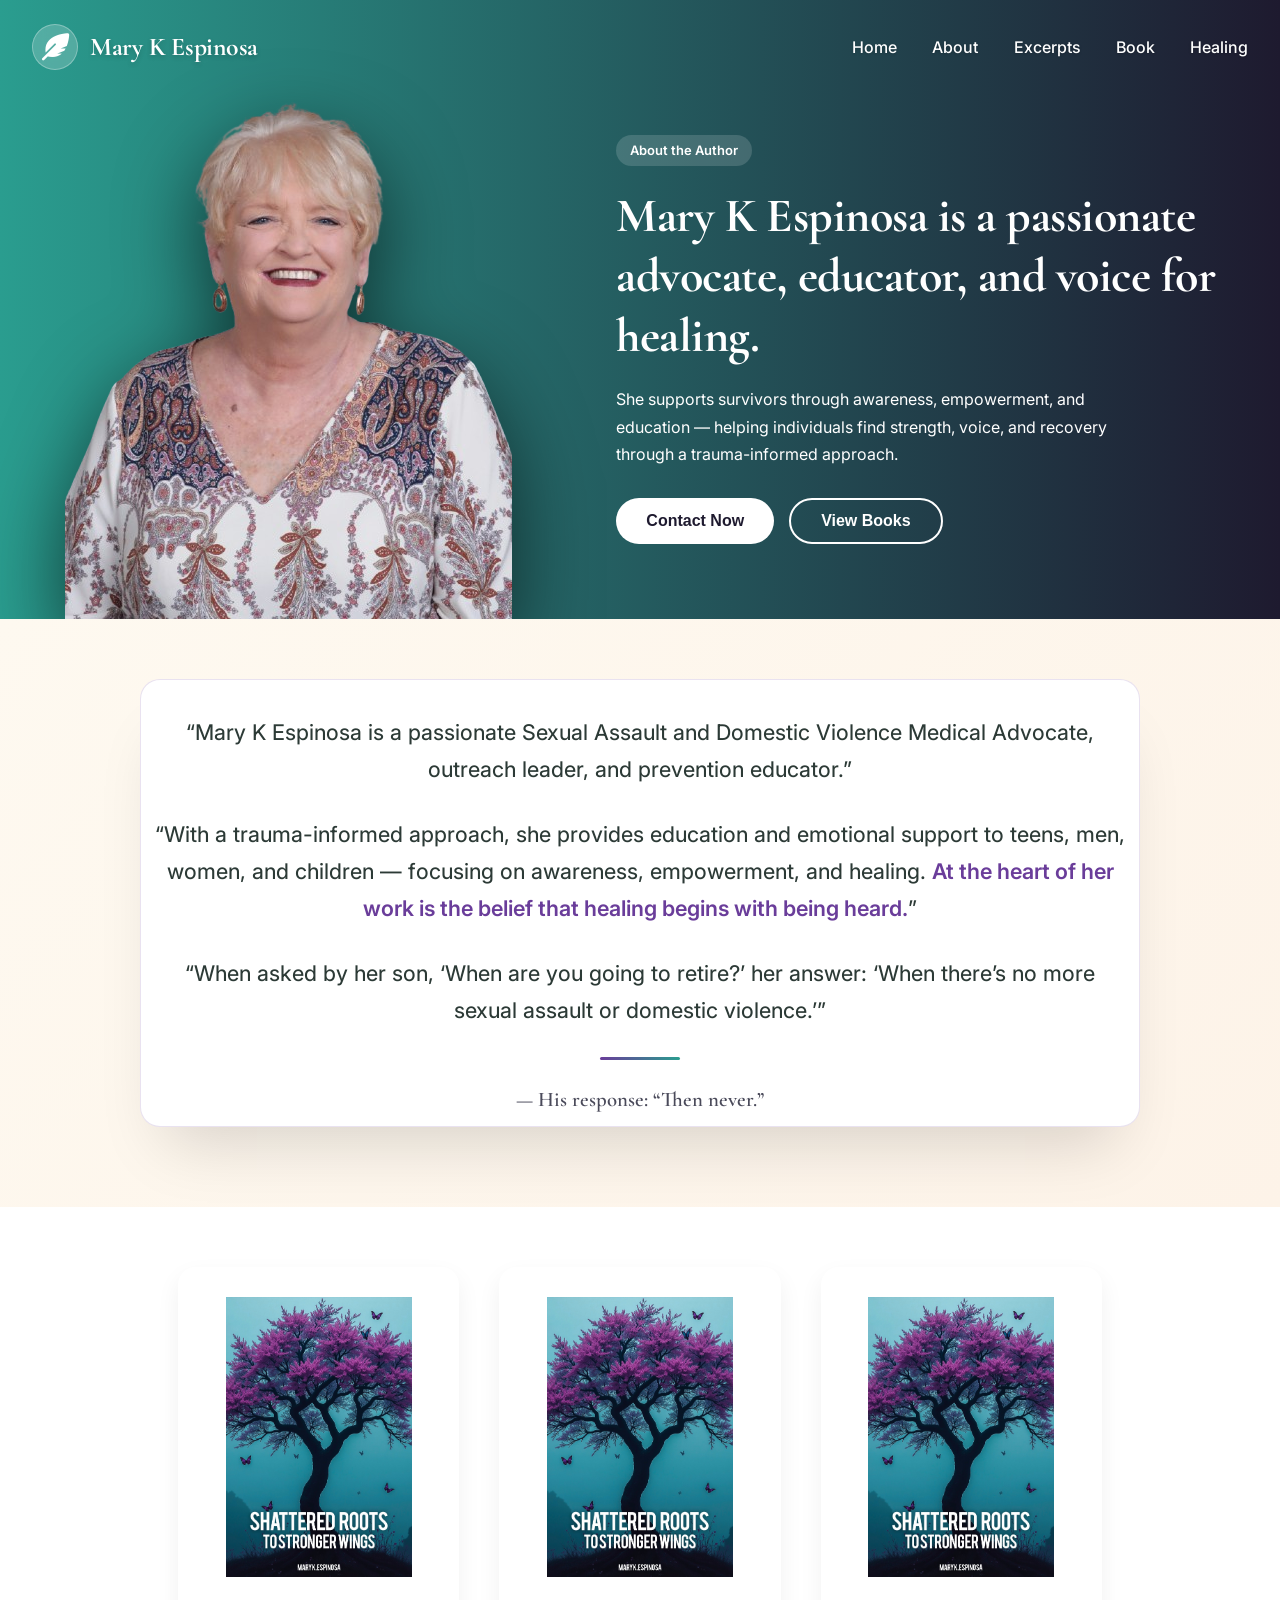
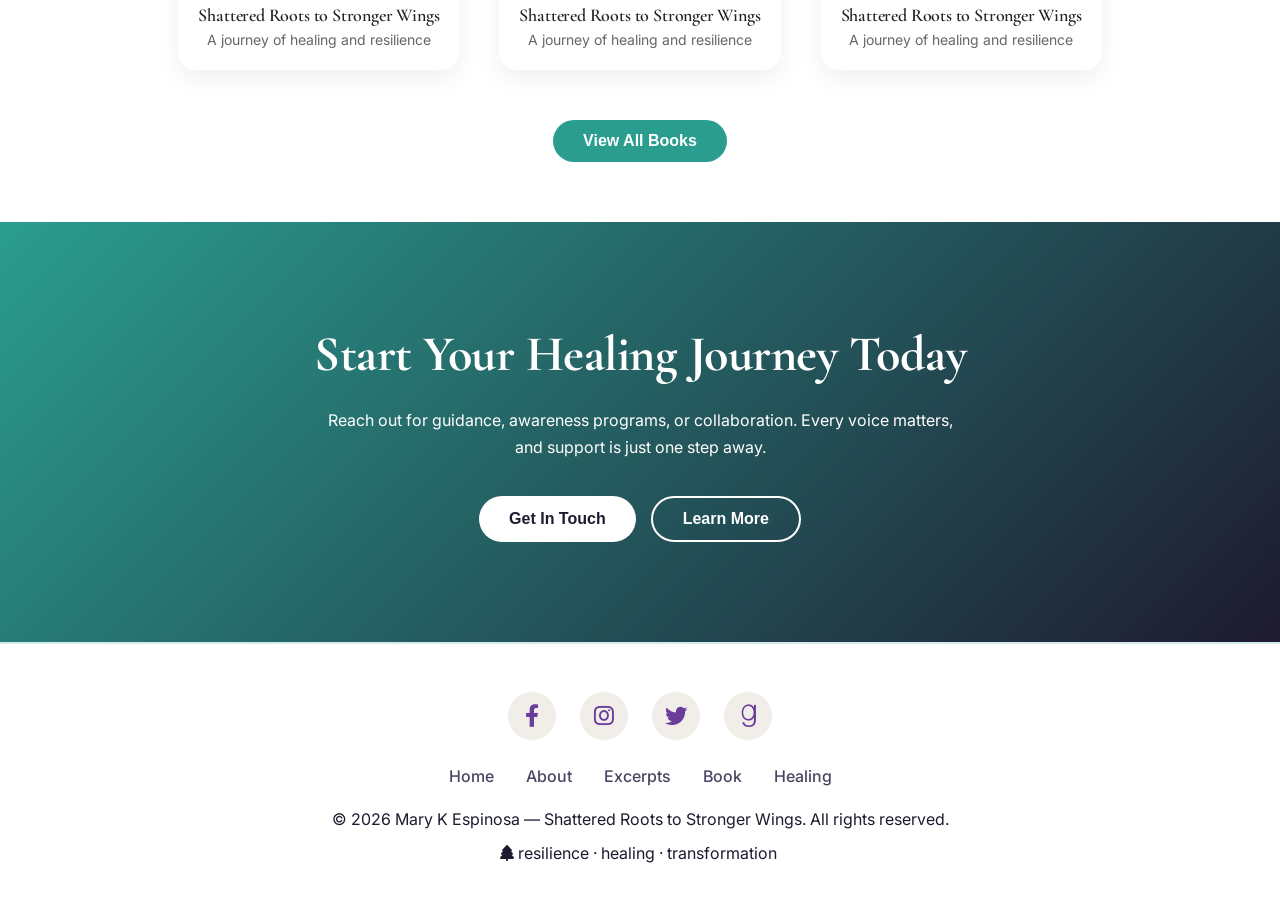
==== about.html @ f7a00c9a "Add files via upload" ====
<!DOCTYPE html>
<html lang="en">
<head>
    <meta charset="UTF-8">
    <meta name="viewport" content="width=device-width, initial-scale=1.0">
    <title>About Us</title>
     <!-- Font Awesome 6 (ensure it loads) -->
  <link rel="stylesheet" href="https://cdnjs.cloudflare.com/ajax/libs/font-awesome/6.0.0-beta3/css/all.min.css">
  <!-- Google Fonts -->
  <link href="https://fonts.googleapis.com/css2?family=Inter:opsz,wght@14..32,300;400;500;600;700&family=Cormorant+Garamond:ital,wght@0,400;0,500;0,600;0,700;1,500;1,600&display=swap" rel="stylesheet">
  
    <link rel="stylesheet" href="style.css">
</head>
<body>

    <nav class="navbar">
  <div class="nav-container">
    <div class="logo"><div class="logo-icon"><i class="fas fa-feather-alt"></i></div><span class="logo-text">Mary K Espinosa</span></div>
    <div class="hamburger" id="hamburger"><i class="fas fa-bars"></i></div>
    <ul class="nav-menu">
      <li><a href="#home" class="nav-link">Home</a></li><li><a href="#about" class="nav-link">About</a></li>
      <li><a href="#chapter-tree" class="nav-link">Excerpts</a></li><li><a href="#book" class="nav-link">Book</a></li>
      <li><a href="#healing" class="nav-link">Healing</a></li>
    </ul>
  </div>
</nav>

<div class="overlay-blur" id="overlayBlur"></div>
<div class="side-menu" id="sideMenu">
  <div class="close-menu" id="closeMenu"><i class="fas fa-times"></i></div>
  <ul class="side-nav-links">
    <li><a href="#home">Home</a></li><li><a href="#about">About</a></li>
    <li><a href="#chapter-tree">Excerpts</a></li><li><a href="#book">Book</a></li>
    <li><a href="#healing">Healing</a></li>
  </ul>
</div>


<section class="about-page-hero-section">
  <div class="about-page-hero-container">

    <!-- LEFT IMAGE -->
    <div class="about-page-hero-left">
      <img src="images/author-no-bg.png" alt="Author">
    </div>

    <!-- RIGHT CONTENT -->
    <div class="about-page-hero-right">
      <span class="about-page-hero-tag">About the Author</span>

      <h1 class="about-page-hero-heading">
        Mary K Espinosa is a passionate advocate, educator, and voice for healing.
      </h1>

      <p class="about-page-hero-text">
        She supports survivors through awareness, empowerment, and education —
        helping individuals find strength, voice, and recovery through a
        trauma-informed approach.
      </p>

      <div class="about-page-hero-actions">
        <button class="about-page-hero-btn">Contact Now</button>
        <button class="about-page-hero-btn-outline">View Books</button>
      </div>
    </div>

  </div>
</section>

<section id="healing" class="butterfly-quote-premium" style="padding-top: 60px;">

  <div class="floating-butterflies">
    <div class="fly"><img src="https://img.icons8.com/?size=100&id=awWpFSK2hRXy&format=png&color=000000" alt=""></div>
    <div class="fly"><img src="https://img.icons8.com/?size=100&id=awWpFSK2hRXy&format=png&color=000000" alt=""></div>
    <div class="fly"><img src="https://img.icons8.com/?size=100&id=awWpFSK2hRXy&format=png&color=000000" alt=""></div>
    <div class="fly"><img src="https://img.icons8.com/?size=100&id=awWpFSK2hRXy&format=png&color=000000" alt=""></div>
    <div class="fly"><img src="https://img.icons8.com/?size=100&id=awWpFSK2hRXy&format=png&color=000000" alt=""></div>
    <div class="fly"><img src="https://img.icons8.com/?size=100&id=awWpFSK2hRXy&format=png&color=000000" alt=""></div>
    <div class="fly"><img src="https://img.icons8.com/?size=100&id=awWpFSK2hRXy&format=png&color=000000" alt=""></div>
  </div>

  <div class="container">
    <div class="quote-master-card">

      <div class="butterfly-decoration">
        <i class="fas fa-butterfly"></i>
        <i class="fas fa-butterfly"></i>
        <i class="fas fa-butterfly"></i>
      </div>

      <!-- TEXT BLOCK 1 -->
      <div class="quote-text-large">
        “Mary K Espinosa is a passionate Sexual Assault and Domestic Violence Medical Advocate, outreach leader, and prevention educator.”
      </div>

      <!-- TEXT BLOCK 2 -->
      <div class="quote-text-large" style="margin-top: 1rem;">
        “With a trauma-informed approach, she provides education and emotional support to teens, men, women, and children — focusing on awareness, empowerment, and healing. <strong>At the heart of her work is the belief that healing begins with being heard.</strong>”
      </div>

      <!-- TEXT BLOCK 3 (Highlight Story) -->
      <div class="quote-text-large" style="margin-top: 1rem;">
        “When asked by her son, ‘When are you going to retire?’ her answer: ‘When there’s no more sexual assault or domestic violence.’”
      </div>

      <div class="quote-divider"></div>

      <!-- FINAL LINE -->
      <div class="quote-author">
        <i class="fas fa-butterfly"></i>
        <span>— His response: “Then never.”</span>
        <i class="fas fa-butterfly"></i>
      </div>

    </div>
  </div>

</section>

<section class="about-page-hero-books-section">
  <div class="about-page-hero-books-container">

    <div class="about-page-hero-books-grid">

      <!-- BOOK 1 -->
      <div class="about-page-hero-book-card">
        <div class="about-page-hero-book-image">
          <img src="images/book.jpeg" alt="Book Cover">
        </div>
        <h3 class="about-page-hero-book-title">Shattered Roots to Stronger Wings</h3>
        <p class="about-page-hero-book-sub">A journey of healing and resilience</p>
      </div>

      <!-- BOOK 2 -->
      <div class="about-page-hero-book-card">
        <div class="about-page-hero-book-image">
          <img src="images/book.jpeg" alt="Book Cover">
        </div>
        <h3 class="about-page-hero-book-title">Shattered Roots to Stronger Wings</h3>
        <p class="about-page-hero-book-sub">A journey of healing and resilience</p>
      </div>

      <!-- BOOK 3 -->
      <div class="about-page-hero-book-card">
        <div class="about-page-hero-book-image">
          <img src="images/book.jpeg" alt="Book Cover">
        </div>
        <h3 class="about-page-hero-book-title">Shattered Roots to Stronger Wings</h3>
        <p class="about-page-hero-book-sub">A journey of healing and resilience</p>
      </div>

    </div>

    <!-- BUTTON -->
    <div class="about-page-hero-books-btn-wrap">
      <button class="about-page-hero-books-btn">View All Books</button>
    </div>

  </div>
</section>


<section class="about-page-hero-cta-section">
  <div class="about-page-hero-cta-container">

    <h2 class="about-page-hero-cta-heading">
      Start Your Healing Journey Today
    </h2>

    <p class="about-page-hero-cta-text">
      Reach out for guidance, awareness programs, or collaboration.
      Every voice matters, and support is just one step away.
    </p>

    <div class="about-page-hero-cta-buttons">
      <button class="about-page-hero-cta-btn-primary">Get In Touch</button>
      <button class="about-page-hero-cta-btn-outline">Learn More</button>
    </div>

  </div>
</section>


<footer>
  <div class="container">
    <div class="social-links"><a href="#" class="social-icon"><i class="fab fa-facebook-f"></i></a><a href="#" class="social-icon"><i class="fab fa-instagram"></i></a><a href="#" class="social-icon"><i class="fab fa-twitter"></i></a><a href="#" class="social-icon"><i class="fab fa-goodreads-g"></i></a></div>
    <div class="footer-links"><a href="#home">Home</a><a href="#about">About</a><a href="#chapter-tree">Excerpts</a><a href="#book">Book</a><a href="#healing">Healing</a></div>
    <p>&copy; 2026 Mary K Espinosa — Shattered Roots to Stronger Wings. All rights reserved.</p>
    <p style="margin-top: 0.6rem;"><i class="fas fa-tree"></i> resilience · healing · transformation <i class="fas fa-butterfly"></i></p>
  </div>
</footer>






<script>
  const hamburger = document.getElementById('hamburger'), sideMenu = document.getElementById('sideMenu'), overlayBlur = document.getElementById('overlayBlur'), closeMenu = document.getElementById('closeMenu');
  function openSideMenu() { sideMenu.classList.add('active'); overlayBlur.classList.add('active'); }
  function closeSideMenu() { sideMenu.classList.remove('active'); overlayBlur.classList.remove('active'); }
  if (hamburger) hamburger.addEventListener('click', openSideMenu);
  if (closeMenu) closeMenu.addEventListener('click', closeSideMenu);
  overlayBlur.addEventListener('click', closeSideMenu);
  document.querySelectorAll('.side-nav-links a').forEach(link => link.addEventListener('click', closeSideMenu));
  
  document.querySelectorAll('a[href^="#"]').forEach(anchor => {
    anchor.addEventListener('click', function(e) {
      const targetId = this.getAttribute('href');
      if (targetId === "#" || targetId === "") return;
      const target = document.querySelector(targetId);
      if (target) {
        e.preventDefault();
        window.scrollTo({ top: target.offsetTop - 30, behavior: "smooth" });
        history.pushState(null, null, targetId);
      }
    });
  });

  const fadeEls = document.querySelectorAll('.about-grid, .memoir-luxury-card, .chapter-grid, .quote-master-card');
  const observer = new IntersectionObserver((entries) => { entries.forEach(entry => { if (entry.isIntersecting) { entry.target.classList.add('appear'); observer.unobserve(entry.target); } }); }, { threshold: 0.1 });
  fadeEls.forEach(el => { el.classList.add('fade-up'); observer.observe(el); });
</script>
    
</body>
</html>
---- style.css ----
* {
      margin: 0;
      padding: 0;
      box-sizing: border-box;
    }

    body {
      font-family: 'Inter', sans-serif;
      background: #FFFFFF;
      color: #1E1A2F;
      line-height: 1.5;
      scroll-behavior: smooth;
      overflow-x: hidden;
    }

    h1, h2, h3, .logo-text, .hero-title, .section-title {
      font-family: 'Cormorant Garamond', serif;
      font-weight: 700;
      letter-spacing: -0.01em;
    }

    .container {
      max-width: 1280px;
      margin: 0 auto;
      padding: 0 2rem;
    }

    ::-webkit-scrollbar { width: 8px; }
    ::-webkit-scrollbar-track { background: #F0EBE4; }
    ::-webkit-scrollbar-thumb { background: linear-gradient(135deg, #6A3D9A, #2A9D8F); border-radius: 10px; }

    /* Navbar Transparent */
    .navbar {
      background: transparent;
      padding: 1.5rem 2rem;
      position: absolute;
      top: 0;
      left: 0;
      width: 100%;
      z-index: 1000;
    }
    .nav-container {
      max-width: 1400px;
      margin: 0 auto;
      display: flex;
      justify-content: space-between;
      align-items: center;
    }
    .logo { display: flex; align-items: center; gap: 12px; cursor: pointer; }
    .logo-icon {
      background: rgba(255,255,255,0.2);
      backdrop-filter: blur(8px);
      width: 46px; height: 46px; border-radius: 30px;
      display: flex; align-items: center; justify-content: center;
      border: 1px solid rgba(255,255,255,0.3);
    }
    .logo-icon i { font-size: 1.7rem; color: white; }
    .logo-text { font-size: 1.6rem; font-weight: 700; color: white; text-shadow: 0 2px 5px rgba(0,0,0,0.2); }
    .nav-menu { display: flex; gap: 2.2rem; list-style: none; }
    .nav-link { text-decoration: none; font-weight: 500; color: white; font-size: 1rem; position: relative; padding-bottom: 6px; text-shadow: 0 1px 3px rgba(0,0,0,0.2); }
    .nav-link:after { content: ''; position: absolute; width: 0; height: 2.5px; bottom: 0; left: 0; background: white; transition: width 0.3s ease; border-radius: 2px; }
    .nav-link:hover:after { width: 100%; }
    .hamburger { display: none; font-size: 1.8rem; cursor: pointer; color: white; z-index: 1001; }
    .side-menu {
      position: fixed; top: 0; right: -100%; width: 280px; height: 100vh; background: #FFFFFF;
      box-shadow: -5px 0 30px rgba(0,0,0,0.15); z-index: 2000; transition: right 0.35s;
      padding: 2rem 1.5rem; display: flex; flex-direction: column; gap: 2rem;
    }
    .side-menu.active { right: 0; }
    .close-menu { font-size: 1.8rem; cursor: pointer; color: #6A3D9A; text-align: right; }
    .side-nav-links { display: flex; flex-direction: column; gap: 1.8rem; list-style: none; }
    .side-nav-links a { text-decoration: none; font-size: 1.3rem; font-weight: 500; color: #1E1A2F; }
    .side-nav-links a:hover { color: #6A3D9A; }
    .overlay-blur {
      position: fixed; top: 0; left: 0; width: 100%; height: 100%;
      background: rgba(0,0,0,0.4); backdrop-filter: blur(3px); z-index: 1999;
      opacity: 0; visibility: hidden; transition: all 0.3s;
    }
    .overlay-blur.active { opacity: 1; visibility: visible; }
    .btn {
      display: inline-flex; align-items: center; gap: 0.6rem; padding: 0.85rem 2.2rem;
      border-radius: 40px; font-weight: 600; text-decoration: none; transition: all 0.3s;
      font-size: 1rem;
    }
    .btn-primary {
      background: linear-gradient(135deg, #6A3D9A, #2A9D8F);
      color: white; box-shadow: 0 12px 24px rgba(106,61,154,0.3);
    }
    /* .btn-primary:hover { transform: translateY(-4px); box-shadow: 0 20px 30px rgba(42,157,143,0.35); } */
    .btn-outline {
      background: rgba(255,255,255,0.2); backdrop-filter: blur(6px);
      border: 1.5px solid white; color: white;
    }
    .btn-outline:hover { background: white; color: #6A3D9A; transform: translateY(-3px); }
    .section-title {
      font-size: 3rem; margin-bottom: 2rem; position: relative; display: inline-block;
    }
    .section-title:after {
      content: ''; position: absolute; bottom: -12px; left: 0;
      width: 90px; height: 4px; background: linear-gradient(90deg, #6A3D9A, #2A9D8F); border-radius: 4px;
    }
    section { padding: 5.5rem 0; }

    /* Hero */
    .hero {
      min-height: 100vh;
      background: linear-gradient(0deg, rgba(0,0,0,0.65), rgba(0,0,0,0.6)), 
      url('images/hero-bg.jpg');
      background-size: cover; background-position: center;
      display: flex; align-items: center; text-align: center; color: white;
    }
    .hero-content { max-width: 950px; margin: 0 auto; animation: fadeInUp 1s ease forwards; }
    .hero-title { font-size: 5.2rem; margin-bottom: 1rem; text-shadow: 0 10px 30px rgba(0,0,0,0.5); }
    .hero-sub { font-size: 1.6rem; margin-bottom: 1rem; }
    .hero-author { font-size: 1.4rem; margin-bottom: 2.2rem; letter-spacing: 2px; }
    @keyframes fadeInUp { from { opacity: 0; transform: translateY(40px); } to { opacity: 1; transform: translateY(0); } }

    /* About */
    .about-grid { display: flex; align-items: center; gap: 4rem; flex-wrap: wrap; }
    .about-img { flex: 1; border-radius: 32px; overflow: hidden; box-shadow: 0 30px 45px -15px rgba(0,0,0,0.2); }
    .about-img img { width: 100%; height: auto; }
    .about-text { flex: 1.2; }
    .about-badge { display: flex; gap: 14px; flex-wrap: wrap; margin-top: 2rem; }
    .badge { background: #F0EBE4; padding: 0.6rem 1.4rem; border-radius: 60px; font-size: 0.85rem; font-weight: 600; color: #4A2E6B; }
    .badge i { margin-right: 8px; color: #2A9D8F; }

    /* Marquee */
    .marquee-section {
      /* background: linear-gradient(90deg, #2A3A2F, #3D5A4A, #2A9D8F, #3D5A4A, #2A3A2F); */
      background: linear-gradient(90deg, #2A9D8F,#1E1A2F);
      padding: 10px 0; overflow: hidden; white-space: nowrap;
    }
    .marquee-track {
      display: inline-flex; align-items: center; gap: 3.5rem;
      animation: marqueeScroll 22s linear infinite;
    }
    .marquee-track img { height: 100%; width: auto; max-width: 130px; filter: brightness(0) invert(1); opacity: 0.9; transition: all 0.3s; }
    .marquee-track img:hover { opacity: 1; transform: scale(1.05); }
    @keyframes marqueeScroll { 0% { transform: translateX(0); } 100% { transform: translateX(-50%); } }
    .marquee-container { max-width: 100%; overflow-x: hidden; }
    @media (max-width: 768px) { .marquee-track img { height: 35px; max-width: 100px; } .marquee-track { gap: 2rem; } }

    /* Chapter excerpt */
    .chapter-enhanced { background: linear-gradient(120deg, #FFFBF5 0%, #FEF7EE 100%); }
    .chapter-grid { display: flex; align-items: center; gap: 4rem; flex-wrap: wrap; }
    .chapter-left {
      flex: 1.2; background: rgba(255,248,240,0.95); border-radius: 20px;
      padding: 20px; box-shadow: 0 25px 38px -18px rgba(0,0,0,0.1);
      border: 1px solid rgba(165,105,189,0.2);
    }
    .chapter-tag { font-family: 'Cormorant Garamond', serif; font-weight: 600; font-size: 1.2rem; color: #8B5FBF; border-left: 4px solid #A569BD; padding-left: 14px; margin-bottom: 1.2rem; display: inline-block; }
    .excerpt-paragraph { font-size: 1.07rem; line-height: 1.7; margin-bottom: 1.4rem; color: #2D283E; }
    .chapter-right { flex: 0.8; display: flex; justify-content: center; }
    .book-image-frame {
      background: linear-gradient(145deg, #FFFFFF, #F4EFE9); border-radius: 40px;
      padding: 1.5rem; box-shadow: 0 30px 45px -18px rgba(106,61,154,0.3);
      border: 1px solid rgba(42,157,143,0.3);
    }
    .book-image-frame img { max-width: 280px; width: 100%; border-radius: 24px; }

    /* ========== BEST QUOTE SECTION WITH BUTTERFLIES ========== */
    .butterfly-quote-premium {
      background: linear-gradient(135deg, #FEF9F0 0%, #FDF3E8 100%);
      padding: 5rem 0;
      padding-top: 0 ;
      position: relative;
      overflow: hidden;
    }
    .quote-master-card {
      padding: 10px !important;
      border-radius: 20px !important;
      margin: 0 !important;
    }
    .floating-butterflies {
      position: absolute;
      width: 100%;
      height: 100%;
      top: 0;
      left: 0;
      pointer-events: none;
      z-index: 1;
    }
    .fly {
      position: absolute;
      font-size: 2rem;
      color: rgba(106, 61, 154, 0.25);
      animation: floatAround 20s infinite ease-in-out;
    }
    .fly img {
  width: 50px;
  opacity: 0.6;
  filter: hue-rotate(260deg) saturate(0.8);
  transition: transform 0.4s ease;
}

/* optional premium hover */
.fly img:hover {
  transform: scale(1.2) rotate(10deg);
}
    @keyframes floatAround {
      0% { transform: translate(0,0) rotate(0deg); opacity: 0.3; }
      33% { transform: translate(35px,-25px) rotate(12deg); opacity: 0.7; }
      66% { transform: translate(-20px,-40px) rotate(-8deg); opacity: 0.5; }
      100% { transform: translate(0,0) rotate(0deg); opacity: 0.3; }
    }
    .fly:nth-child(1) { top: 10%; left: 5%; animation-duration: 22s; }
    .fly:nth-child(2) { top: 15%; left: 88%; animation-duration: 26s; animation-delay: -3s; }
    .fly:nth-child(3) { top: 45%; left: 93%; animation-duration: 24s; }
    .fly:nth-child(4) { top: 75%; left: 6%; animation-duration: 28s; }
    .fly:nth-child(5) { top: 60%; left: 80%; animation-duration: 19s; }
    .fly:nth-child(6) { top: 85%; left: 40%; animation-duration: 30s; }
    .fly:nth-child(7) { top: 25%; left: 35%; animation-duration: 21s; }
    .fly:nth-child(2) img { width: 28px; }
.fly:nth-child(4) img { width: 40px; }
.fly:nth-child(6) img { width: 32px; }
    
    .quote-master-card {
      position: relative;
      z-index: 10;
      max-width: 1000px;
      margin: 0 auto !important;
      background: #FFFFFF;
      border-radius: 64px;
      padding: 3rem;
      box-shadow: 0 40px 60px -25px rgba(0, 0, 0, 0.15);
      transition: all 0.4s ease;
      border: 1px solid rgba(106, 61, 154, 0.15);
    }
    .quote-master-card:hover {
      transform: translateY(-8px);
      box-shadow: 0 55px 70px -30px rgba(106, 61, 154, 0.25);
      border-color: rgba(42, 157, 143, 0.3);
    }
    .butterfly-decoration {
      display: flex;
      justify-content: center;
      gap: 20px;
      margin-bottom: 1.5rem;
      font-size: 2.2rem;
      color: #2A9D8F;
      opacity: 0.7;
    }
    .quote-text-large {
      font-size: 1.35rem;
      line-height: 1.7;
      color: #2C3A36;
      text-align: center;
      margin-bottom: 1.8rem;
      font-weight: 450;
    }
    .quote-text-large strong {
      color: #6A3D9A;
      font-weight: 600;
    }
    .quote-divider {
      width: 80px;
      height: 3px;
      background: linear-gradient(90deg, #6A3D9A, #2A9D8F);
      margin: 1.5rem auto;
      border-radius: 3px;
    }
    .quote-author {
      display: flex;
      align-items: center;
      justify-content: center;
      gap: 12px;
      font-family: 'Cormorant Garamond', serif;
      font-size: 1.3rem;
      font-weight: 600;
      color: #4A4A5A;
    }
    .quote-author i {
      font-size: 1.5rem;
      color: #6A3D9A;
    }
    @media (max-width: 768px) {
      .quote-master-card { padding: 1.8rem; margin: 0 1rem; }
      .quote-text-large { font-size: 1.1rem; }
      .butterfly-decoration { font-size: 1.5rem; gap: 12px; }
    }

    /* ========== NEW WOW MEMOIR SECTION - ELEGANT WHITE ========== */
    .memoir-premium {
      background: #FFFFFF;
      padding: 5rem 0;
    }
    .memoir-premium-container {
      max-width: 1100px;
      margin: 0 auto;
      padding: 0 2rem;
      text-align: center;
    }
    .memoir-luxury-card {
      border-radius: 20px !important;
      padding: 20px 10px !important;
    }
    .memoir-luxury-card {
      background: #FEFCF8;
      border-radius: 70px;
      padding: 3rem 2.5rem;
      border: 1px solid #EDE3D6;
      box-shadow: 0 25px 50px -12px rgba(0, 0, 0, 0.08);
      transition: all 0.4s;
      position: relative;
      overflow: hidden;
    }
    .memoir-luxury-card:hover {
      transform: translateY(-10px);
      box-shadow: 0 40px 60px -20px rgba(106, 61, 154, 0.2);
      border-color: #D4C5B4;
    }
    .butterfly-icon-row {
      display: flex;
      justify-content: center;
      gap: 18px;
      font-size: 2rem;
      color: #C8B3E0;
      margin-bottom: 1.5rem;
    }
    .memoir-luxury-card h3 {
      font-size: 2.6rem;
      margin-bottom: 1rem;
      color: #1E1A2F;
      font-family: 'Cormorant Garamond', serif;
    }
    .memoir-luxury-card p {
      font-size: 1.08rem;
      color: #3D3A4F;
      max-width: 700px;
      margin: 0 auto 2rem auto;
      line-height: 1.65;
    }
    .btn-luxury {
      background: linear-gradient(135deg, #6A3D9A, #2A9D8F);
      color: white;
      padding: 0.9rem 2.5rem;
      border-radius: 60px;
      text-decoration: none;
      font-weight: 600;
      display: inline-flex;
      align-items: center;
      gap: 10px;
      transition: 0.3s;
      box-shadow: 0 8px 20px rgba(106, 61, 154, 0.25);
      border: none;
    }
    .btn-luxury:hover { transform: scale(1.02); box-shadow: 0 15px 30px rgba(42, 157, 143, 0.35); }
    .store-badge-luxury {
      display: flex;
      flex-wrap: wrap;
      justify-content: center;
      gap: 0.8rem;
      margin-top: 2rem;
    }
    .store-badge-luxury a {
      background: #FFFFFF;
      border: 1px solid #E2D6C8;
      padding: 0.6rem 1.3rem;
      border-radius: 40px;
      font-size: 0.85rem;
      font-weight: 500;
      color: #4A2E6B;
      text-decoration: none;
      transition: 0.25s;
      display: inline-flex;
      align-items: center;
      gap: 8px;
    }
    .store-badge-luxury a i { color: #6A3D9A; }
    .store-badge-luxury a:hover {
      background: #6A3D9A;
      border-color: #6A3D9A;
      color: white;
      transform: translateY(-3px);
    }
    .store-badge-luxury a:hover i { color: white; }
    @media (max-width: 768px) {
      .memoir-luxury-card h3 { font-size: 1.9rem; }
      .memoir-luxury-card { padding: 1.8rem; }
    }

    /* Footer */
    footer {
      background: #FFFFFF;
      border-top: 2px solid rgba(42, 157, 143, 0.2);
      padding: 3rem 0 2rem;
      text-align: center;
    }
    .social-links { display: flex; justify-content: center; gap: 1.5rem; margin-bottom: 1.5rem; }
    .social-icon {
      background: #F1EEEA; width: 48px; height: 48px; border-radius: 50%;
      display: inline-flex; align-items: center; justify-content: center;
      color: #6A3D9A; font-size: 1.4rem; transition: 0.25s;
      text-decoration: none;
    }
    .social-icon:hover { background: #6A3D9A; color: white; transform: translateY(-5px); }
    .footer-links { display: flex; justify-content: center; gap: 2rem; flex-wrap: wrap; margin-bottom: 1.2rem; }
    .footer-links a { color: #4A4563; text-decoration: none; font-weight: 500; }
    .footer-links a:hover { color: #2A9D8F; }

    @media (max-width: 850px) {
      .nav-menu { display: none; }
      .hamburger { display: block; }
      .hero-title { font-size: 3rem; }
      .section-title { font-size: 2.4rem; }
      .about-grid, .chapter-grid { flex-direction: column; }
      .chapter-right { order: -1; }
    }

    .fade-up { opacity: 0; transform: translateY(30px); transition: opacity 0.8s, transform 0.8s; }
    .fade-up.appear { opacity: 1; transform: translateY(0); }



    .about-page-hero-section {
  /* min-height: 100vh; */
        background: linear-gradient(90deg, #2A9D8F,#1E1A2F);
  display: flex;
  align-items: center;
  padding: 60px 20px 0;
  position: relative;
  overflow: hidden;
}

/* CONTAINER */
.about-page-hero-container {
  max-width: 1250px;
  margin: auto;
  display: grid;
  grid-template-columns: 1fr 1.2fr;
  align-items: center;
  gap: 60px;
  margin: 0 auto;
  position: relative;
  z-index: 2;
}

/* LEFT IMAGE */
.about-page-hero-left {
  display: flex;
  align-items: flex-end;
  justify-content: center;
  height: auto;
}

.about-page-hero-left img {
  height: 100%;
  object-fit: contain;
  filter: drop-shadow(0 30px 40px rgba(0,0,0,0.6));
}

/* RIGHT CONTENT */
.about-page-hero-right {
  color: #fff;
}

/* TAG */
.about-page-hero-tag {
  display: inline-block;
  background: rgba(255, 255, 255, 0.15);
  color: #fff;
  font-size: 13px;
  padding: 6px 14px;
  border-radius: 20px;
  margin-bottom: 20px;
  font-weight: 600;
}

/* HEADING */
.about-page-hero-heading {
  font-size: 48px;
  line-height: 1.25;
  margin-bottom: 20px;
  font-weight: 700;
}

/* TEXT */
.about-page-hero-text {
  font-size: 16px;
  color: #fff;
  line-height: 1.7;
  margin-bottom: 30px;
  max-width: 520px;
}

/* BUTTONS */
.about-page-hero-actions {
  display: flex;
  gap: 15px;
}

.about-page-hero-btn {
  padding: 12px 30px;
  border-radius: 30px;
  border: none;
  background: #fff;
  color: #1E1A2F;
  font-weight: 700;
  cursor: pointer;
  font-size: medium;
}
.about-page-hero-btn-outline {
  padding: 12px 30px;
  border-radius: 30px;
  border: 2px solid #fff;
  background: transparent;
  color: #fff;
  font-size: medium;
  font-weight: 700;
  cursor: pointer;
}
@media (max-width: 992px) {
  .about-page-hero-container {
    grid-template-columns: 1fr;
    text-align: center;
    padding: 60px 0;
  }

  .about-page-hero-left {
    /* height: 60vh; */
    display: none;
  }

  .about-page-hero-heading {
    font-size: 36px;
  }

  .about-page-hero-actions {
    justify-content: center;
  }
}

@media (max-width: 576px) {
  .about-page-hero-heading {
    font-size: 35px;
  }

  .about-page-hero-text {
    font-size: 14px;
  }
}


.about-page-hero-books-section {
  padding: 60px 20px;
  background: #ffffff;
}

/* container */
.about-page-hero-books-container {
  max-width: 1200px;
  margin: auto;
}

/* GRID */
.about-page-hero-books-grid {
  display: flex;
  flex-wrap: wrap;
  justify-content: center;
  align-items: center;
  gap: 40px;
}

/* CARD */
.about-page-hero-book-card {
  border-radius: 18px;
  padding: 20px;
  text-align: center;
  box-shadow: 0 10px 25px rgba(0,0,0,0.06);
  transition: 0.3s;
}

/* IMAGE BOX (IMPORTANT FIX) */
.about-page-hero-book-image {
  width: 100%;
  height: 300px;
  border-radius: 12px;
  overflow: hidden;

  display: flex;
  align-items: center;
  justify-content: center;
}

/* IMAGE FIX → NO CUTTING */
.about-page-hero-book-image img {
  width: 100%;
  height: 100%;
  object-fit: contain; /* IMPORTANT */
  padding: 10px;
}

/* TITLE */
.about-page-hero-book-title {
  font-size: 18px;
  margin-top: 15px;
  color: #222;
  font-weight: 600;
}

/* SUB */
.about-page-hero-book-sub {
  font-size: 14px;
  color: #666;
}

/* HOVER */
.about-page-hero-book-card:hover {
  transform: translateY(-6px);
}

/* BUTTON WRAP */
.about-page-hero-books-btn-wrap {
  text-align: center;
  margin-top: 50px;
}

/* BUTTON */
.about-page-hero-books-btn {
  padding: 12px 30px;
  border-radius: 30px;
  border: none;
  background: #2A9D8F;
  color: white;
  font-weight: 700;
  font-size: medium;
  cursor: pointer;
  transition: 0.3s;
}

/* RESPONSIVE */
@media (max-width: 992px) {
  .about-page-hero-books-grid {
    grid-template-columns: repeat(2, 1fr);
  }
}

@media (max-width: 576px) {
  .about-page-hero-books-grid {
    grid-template-columns: 1fr;
  }
}

.about-page-hero-cta-section {
  padding: 100px 20px;
  background: linear-gradient(135deg, #2A9D8F, #1E1A2F);
  position: relative;
  overflow: hidden;
}

.about-page-hero-cta-container {
  max-width: 900px;
  margin: auto;
  text-align: center;
  position: relative;
  z-index: 2;
}

/* HEADING */
.about-page-hero-cta-heading {
  font-size: 50px;
  color: #ffffff;
  margin-bottom: 20px;
  font-weight: 700;
  line-height: 1.3;
}

/* TEXT */
.about-page-hero-cta-text {
  font-size: 16px;
  color: #fff;
  max-width: 650px;
  margin: auto;
  margin-bottom: 35px;
  line-height: 1.7;
}

/* BUTTON WRAP */
.about-page-hero-cta-buttons {
  display: flex;
  justify-content: center;
  gap: 15px;
  flex-wrap: wrap;
}

/* PRIMARY BUTTON */
.about-page-hero-cta-btn-primary {
  padding: 12px 30px;
  border-radius: 30px;
  border: none;
  background: #fff;
  color: #1E1A2F;
  font-weight: 700;
  font-size: medium;
  cursor: pointer;
  transition: 0.3s;
}
/* OUTLINE BUTTON */
.about-page-hero-cta-btn-outline {
  padding: 12px 30px;
  border-radius: 30px;
  border: 2px solid white;
  background: transparent;
  color: white;
  font-weight: 700;
  font-size: medium;
  cursor: pointer;
  transition: 0.3s;
}


/* RESPONSIVE */
@media (max-width: 768px) {
  .about-page-hero-cta-heading {
    font-size: 30px;
  }

  .about-page-hero-cta-text {
    font-size: 14px;
  }
}
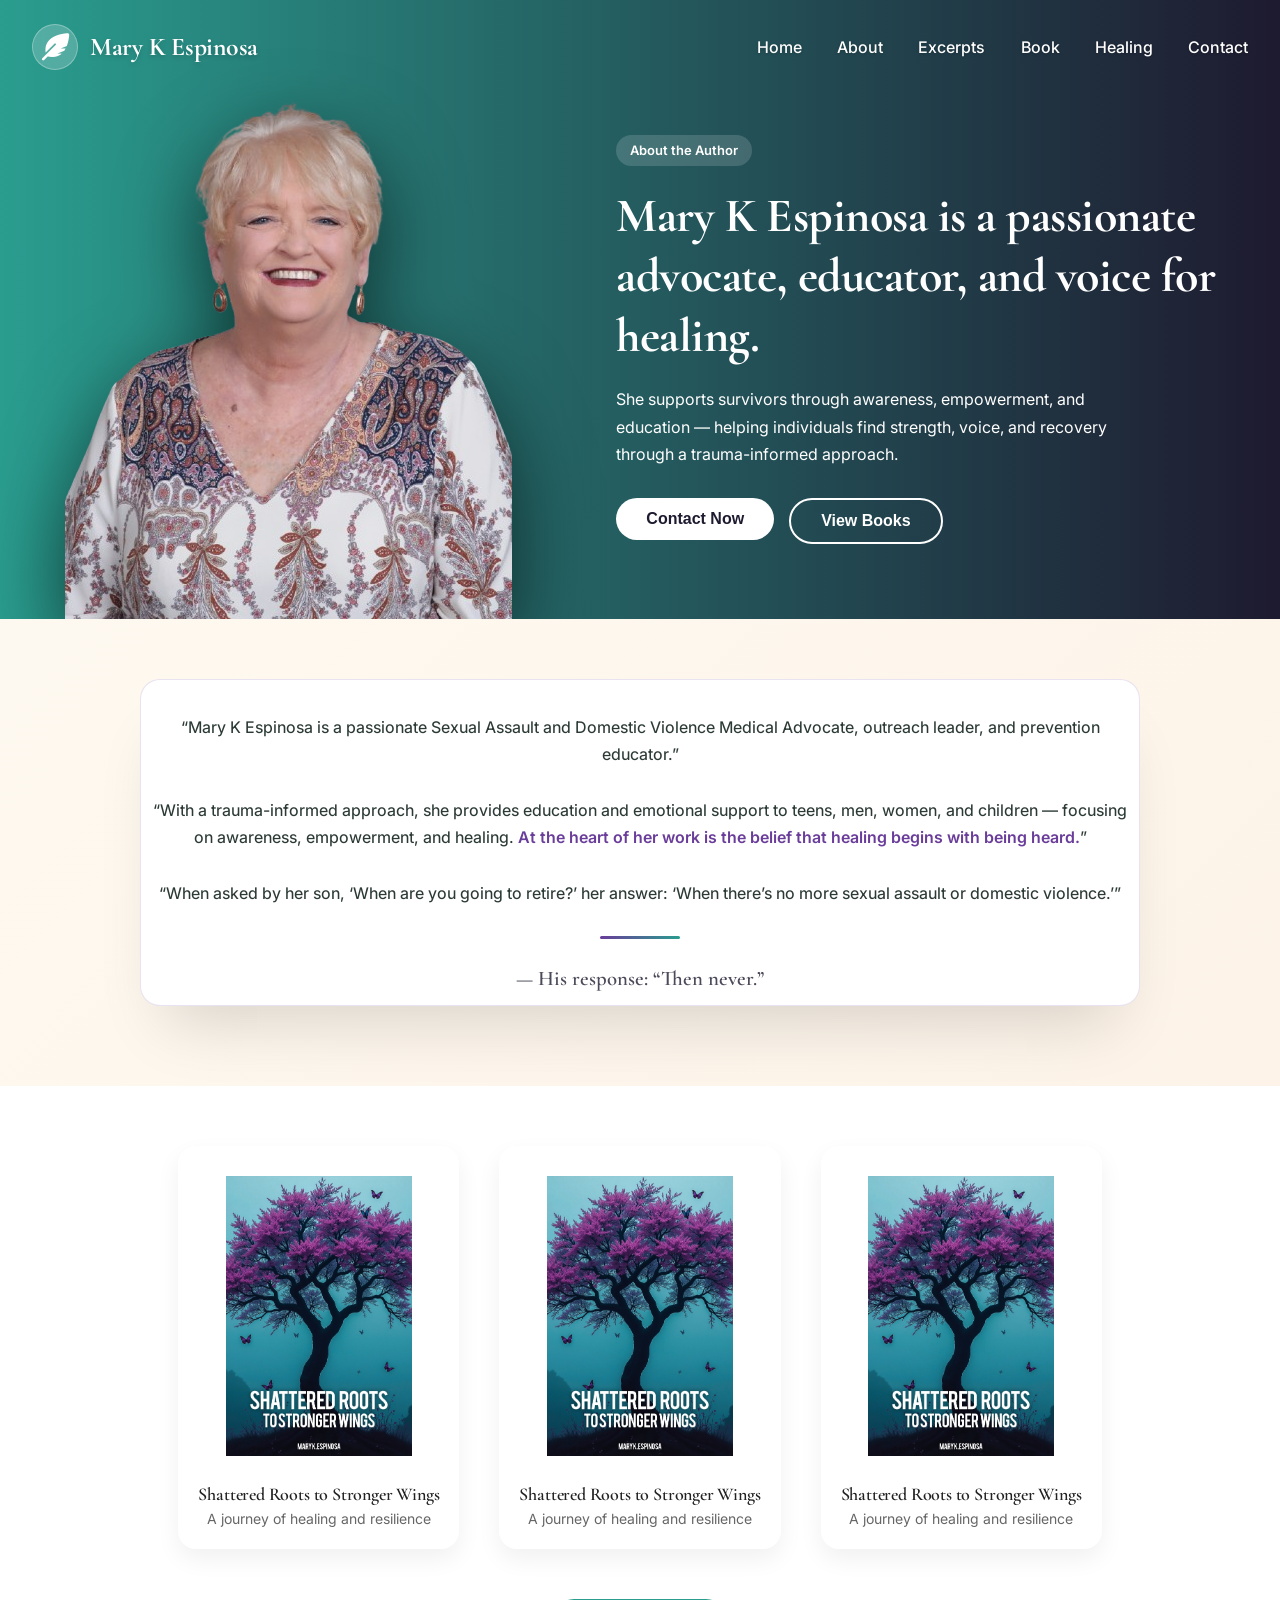
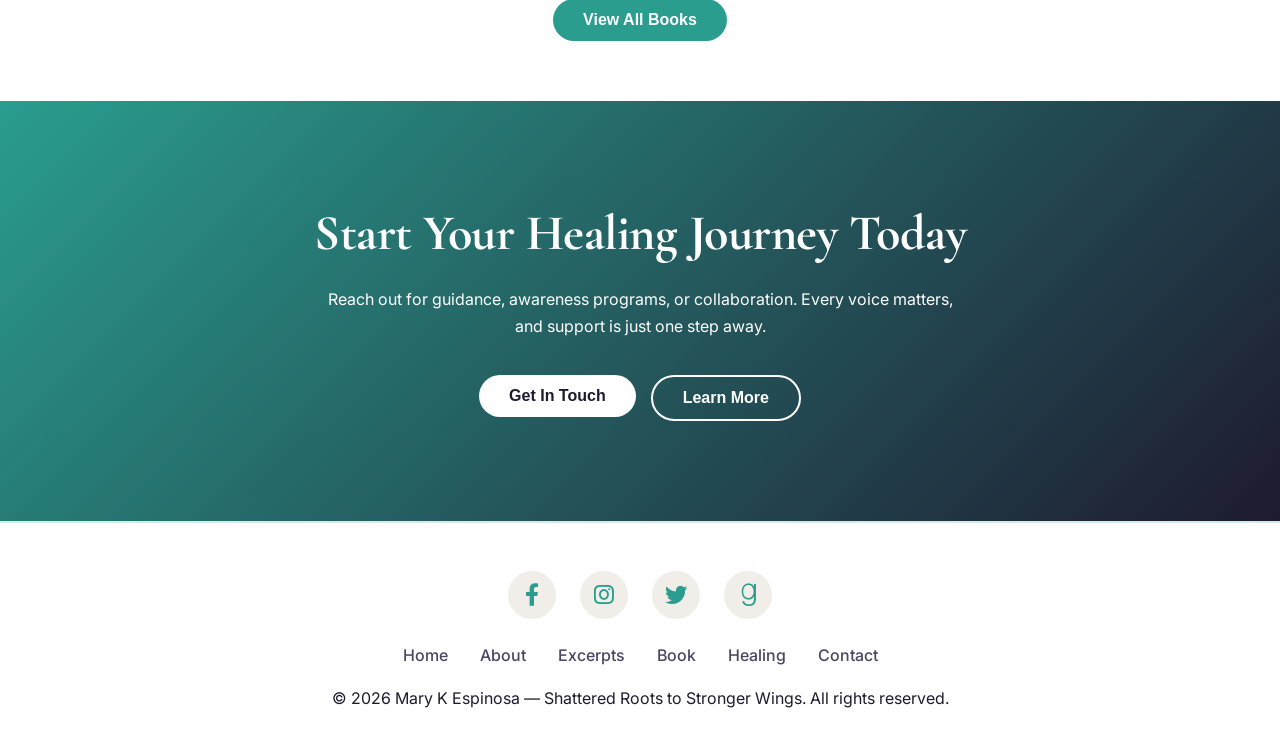
==== commit e7781e38: "Add files via upload" ====
--- a/about.html
+++ b/about.html
@@ -18,9 +18,10 @@
     <div class="logo"><div class="logo-icon"><i class="fas fa-feather-alt"></i></div><span class="logo-text">Mary K Espinosa</span></div>
     <div class="hamburger" id="hamburger"><i class="fas fa-bars"></i></div>
     <ul class="nav-menu">
-      <li><a href="#home" class="nav-link">Home</a></li><li><a href="#about" class="nav-link">About</a></li>
-      <li><a href="#chapter-tree" class="nav-link">Excerpts</a></li><li><a href="#book" class="nav-link">Book</a></li>
-      <li><a href="#healing" class="nav-link">Healing</a></li>
+      <li><a href="index.html" class="nav-link">Home</a></li><li><a href="about.html" class="nav-link">About</a></li>
+      <li><a href="excerpts.html" class="nav-link">Excerpts</a></li><li><a href="books.html" class="nav-link">Book</a></li>
+      <li><a href="healing.html" class="nav-link">Healing</a></li>
+      <li><a href="contact-us.html" class="nav-link">Contact</a></li>
     </ul>
   </div>
 </nav>
@@ -29,9 +30,9 @@
 <div class="side-menu" id="sideMenu">
   <div class="close-menu" id="closeMenu"><i class="fas fa-times"></i></div>
   <ul class="side-nav-links">
-    <li><a href="#home">Home</a></li><li><a href="#about">About</a></li>
-    <li><a href="#chapter-tree">Excerpts</a></li><li><a href="#book">Book</a></li>
-    <li><a href="#healing">Healing</a></li>
+    <li><a href="index.html">Home</a></li><li><a href="about.html">About</a></li>
+    <li><a href="excerpts.html">Excerpts</a></li><li><a href="about.html">Book</a></li>
+    <li><a href="healing.html">Healing</a></li><li><a href="contact-us.html">Contact</a></li>
   </ul>
 </div>
 
@@ -59,8 +60,8 @@
       </p>
 
       <div class="about-page-hero-actions">
-        <button class="about-page-hero-btn">Contact Now</button>
-        <button class="about-page-hero-btn-outline">View Books</button>
+        <a href="contact-us.html"> <button class="about-page-hero-btn">Contact Now</button></a>
+        <a href="books.html"> <button class="about-page-hero-btn-outline">View Books</button></a>
       </div>
     </div>
 
@@ -153,7 +154,7 @@
 
     <!-- BUTTON -->
     <div class="about-page-hero-books-btn-wrap">
-      <button class="about-page-hero-books-btn">View All Books</button>
+     <a href="books.html"> <button class="about-page-hero-books-btn">View All Books</button></a>
     </div>
 
   </div>
@@ -173,8 +174,8 @@
     </p>
 
     <div class="about-page-hero-cta-buttons">
-      <button class="about-page-hero-cta-btn-primary">Get In Touch</button>
-      <button class="about-page-hero-cta-btn-outline">Learn More</button>
+      <a href="contact-us.html" style="text-decoration: none;"> <button class="about-page-hero-cta-btn-primary">Get In Touch</button></a>
+    <a href="excerpts.html" style="text-decoration: none;">  <button class="about-page-hero-cta-btn-outline">Learn More</button></a>
     </div>
 
   </div>
@@ -184,9 +185,8 @@
 <footer>
   <div class="container">
     <div class="social-links"><a href="#" class="social-icon"><i class="fab fa-facebook-f"></i></a><a href="#" class="social-icon"><i class="fab fa-instagram"></i></a><a href="#" class="social-icon"><i class="fab fa-twitter"></i></a><a href="#" class="social-icon"><i class="fab fa-goodreads-g"></i></a></div>
-    <div class="footer-links"><a href="#home">Home</a><a href="#about">About</a><a href="#chapter-tree">Excerpts</a><a href="#book">Book</a><a href="#healing">Healing</a></div>
+    <div class="footer-links"><a href="index.html">Home</a><a href="about.html">About</a><a href="excerpts.html">Excerpts</a><a href="#book">Book</a><a href="#healing">Healing</a><a href="contact-us.html">Contact</a></div>
     <p>&copy; 2026 Mary K Espinosa — Shattered Roots to Stronger Wings. All rights reserved.</p>
-    <p style="margin-top: 0.6rem;"><i class="fas fa-tree"></i> resilience · healing · transformation <i class="fas fa-butterfly"></i></p>
   </div>
 </footer>
 
--- a/style.css
+++ b/style.css
@@ -83,15 +83,15 @@
       font-size: 1rem;
     }
     .btn-primary {
-      background: linear-gradient(135deg, #6A3D9A, #2A9D8F);
-      color: white; box-shadow: 0 12px 24px rgba(106,61,154,0.3);
+      background: linear-gradient(135deg, #2A9D8F, #2A9D8F);
+      color: white;
     }
     /* .btn-primary:hover { transform: translateY(-4px); box-shadow: 0 20px 30px rgba(42,157,143,0.35); } */
     .btn-outline {
       background: rgba(255,255,255,0.2); backdrop-filter: blur(6px);
       border: 1.5px solid white; color: white;
     }
-    .btn-outline:hover { background: white; color: #6A3D9A; transform: translateY(-3px); }
+    .btn-outline:hover { background: white; color: #2A9D8F; transform: translateY(-3px); }
     .section-title {
       font-size: 3rem; margin-bottom: 2rem; position: relative; display: inline-block;
     }
@@ -105,7 +105,7 @@
     .hero {
       min-height: 100vh;
       background: linear-gradient(0deg, rgba(0,0,0,0.65), rgba(0,0,0,0.6)), 
-      url('images/hero-bg.jpg');
+      url('images/hero-bg.jpeg');
       background-size: cover; background-position: center;
       display: flex; align-items: center; text-align: center; color: white;
     }
@@ -228,7 +228,6 @@
     }
     .quote-master-card:hover {
       transform: translateY(-8px);
-      box-shadow: 0 55px 70px -30px rgba(106, 61, 154, 0.25);
       border-color: rgba(42, 157, 143, 0.3);
     }
     .butterfly-decoration {
@@ -241,7 +240,7 @@
       opacity: 0.7;
     }
     .quote-text-large {
-      font-size: 1.35rem;
+      font-size: me;
       line-height: 1.7;
       color: #2C3A36;
       text-align: center;
@@ -331,7 +330,7 @@
       line-height: 1.65;
     }
     .btn-luxury {
-      background: linear-gradient(135deg, #6A3D9A, #2A9D8F);
+      background: linear-gradient(135deg, #2A9D8F, #2A9D8F);
       color: white;
       padding: 0.9rem 2.5rem;
       border-radius: 60px;
@@ -344,7 +343,7 @@
       box-shadow: 0 8px 20px rgba(106, 61, 154, 0.25);
       border: none;
     }
-    .btn-luxury:hover { transform: scale(1.02); box-shadow: 0 15px 30px rgba(42, 157, 143, 0.35); }
+    .btn-luxury:hover { transform: scale(1.02);  }
     .store-badge-luxury {
       display: flex;
       flex-wrap: wrap;
@@ -390,10 +389,10 @@
     .social-icon {
       background: #F1EEEA; width: 48px; height: 48px; border-radius: 50%;
       display: inline-flex; align-items: center; justify-content: center;
-      color: #6A3D9A; font-size: 1.4rem; transition: 0.25s;
+      color: #2A9D8F; font-size: 1.4rem; transition: 0.25s;
       text-decoration: none;
     }
-    .social-icon:hover { background: #6A3D9A; color: white; transform: translateY(-5px); }
+    .social-icon:hover { background: #2A9D8F; color: white; transform: translateY(-5px); }
     .footer-links { display: flex; justify-content: center; gap: 2rem; flex-wrap: wrap; margin-bottom: 1.2rem; }
     .footer-links a { color: #4A4563; text-decoration: none; font-weight: 500; }
     .footer-links a:hover { color: #2A9D8F; }
@@ -718,4 +717,426 @@
   .about-page-hero-cta-text {
     font-size: 14px;
   }
-}+}
+
+
+.excerpts-hero-section{
+  padding: 60px 10px;
+  padding-top: 120px;
+  height: fit-content;
+  background: linear-gradient(135deg, #2A9D8F, #1E1A2F);
+  width: 100%;
+  display: flex;
+  justify-content: center;
+  align-items: center;
+
+}
+.excerpts-hero-section h1{
+  color: white;
+  text-align: center;
+  font-size: 50px;
+}
+
+
+.about-page-hero-excerpts-section {
+  padding: 60px 20px;
+}
+
+/* container */
+.about-page-hero-excerpts-container {
+  max-width: 1200px;
+  margin: auto;
+}
+
+/* GRID */
+.about-page-hero-excerpts-grid {
+  display: grid;
+  grid-template-columns: repeat(3, 1fr);
+  gap: 35px;
+}
+
+/* CARD */
+.about-page-hero-excerpt-card {
+  background: #ffffff;
+  border-radius: 18px;
+  padding: 20px;
+  box-shadow: 0 10px 30px rgba(0,0,0,0.06);
+  transition: 0.3s;
+  display: flex;
+  flex-direction: column;
+}
+
+/* IMAGE */
+.about-page-hero-excerpt-img {
+  width: 100%;
+  height: auto;
+  border-radius: 12px;
+  overflow: hidden;
+  margin-bottom: 15px;
+}
+
+.about-page-hero-excerpt-img img {
+  width: 100%;
+  height: 100%;
+  object-fit: fill;
+}
+
+/* TITLE */
+.about-page-hero-excerpt-title {
+  font-size: 18px;
+  font-weight: 600;
+  color: #1a1a1a;
+  margin-bottom: 10px;
+}
+
+/* TEXT */
+.about-page-hero-excerpt-text {
+  font-size: 14px;
+  color: #555;
+  line-height: 1.6;
+  margin-bottom: 12px;
+}
+
+/* AUTHOR */
+.about-page-hero-excerpt-author {
+  font-size: 13px;
+  color: #2A9D8F;
+  margin-bottom: 15px;
+  font-weight: 500;
+}
+
+/* BUTTON */
+.about-page-hero-excerpt-btn {
+  margin-top: auto;
+  padding: 10px 20px;
+  border-radius: 25px;
+  border: none;
+  background: #2A9D8F;
+  color: white;
+  font-weight: 700;
+  cursor: pointer;
+  font-size: medium;
+}
+
+/* HOVER CARD */
+.about-page-hero-excerpt-card:hover {
+  transform: translateY(-6px);
+}
+
+/* RESPONSIVE */
+@media (max-width: 992px) {
+  .about-page-hero-excerpts-grid {
+    grid-template-columns: repeat(2, 1fr);
+  }
+}
+
+@media (max-width: 576px) {
+  .about-page-hero-excerpts-grid {
+    grid-template-columns: 1fr;
+  }
+}
+
+
+.about-page-hero-genres-section {
+  padding: 60px 20px;
+}
+
+/* container */
+.about-page-hero-genres-container {
+  max-width: 1150px;
+  margin: auto;
+  text-align: center;
+}
+
+/* heading */
+.about-page-hero-genres-heading {
+  font-size: 40px;
+  font-weight: 800;
+  margin-bottom: 60px;
+  color: #111;
+}
+
+/* GRID */
+.about-page-hero-genres-grid {
+  display: grid;
+  grid-template-columns: repeat(3, 1fr);
+  gap: 30px;
+}
+
+/* CARD */
+.about-page-hero-genre-card {
+  background: #ffffff;
+  border-radius: 20px;
+  padding: 30px 25px;
+  text-align: left;
+  position: relative;
+  overflow: hidden;
+  background-color: #2a9d9023;
+  border: 2px solid #2A9D8F;
+
+  box-shadow: 0 15px 40px rgba(0,0,0,0.06);
+  transition: 0.4s;
+}
+
+/* icon bubble */
+.about-page-hero-genre-card i {
+  font-size: medium;
+  color: #fff;
+  background: linear-gradient(90deg,#2A9D8F,#1E1A2F);
+  padding: 12px;
+  border-radius: 12px;
+  margin-bottom: 15px;
+  display: inline-block;
+}
+
+/* title */
+.about-page-hero-genre-card h3 {
+  font-size: 20px;
+  margin-bottom: 10px;
+  color: #111;
+  font-weight: 700;
+}
+
+/* text */
+.about-page-hero-genre-card p {
+  font-size: 14px;
+  color: #666;
+  line-height: 1.6;
+}
+
+/* hover effect WOW */
+.about-page-hero-genre-card:hover {
+  transform: translateY(-10px);
+  box-shadow: 0 25px 60px rgba(0,0,0,0.12);
+}
+
+/* subtle background glow */
+.about-page-hero-genre-card::before {
+  content: "";
+  position: absolute;
+  top: -50px;
+  right: -50px;
+  width: 120px;
+  height: 120px;
+  background: #4CAF50;
+  opacity: 0.08;
+  border-radius: 50%;
+}
+
+/* RESPONSIVE */
+@media (max-width: 992px) {
+  .about-page-hero-genres-grid {
+    grid-template-columns: repeat(2, 1fr);
+  }
+}
+
+@media (max-width: 576px) {
+  .about-page-hero-genres-grid {
+    grid-template-columns: 1fr;
+  }
+
+  .about-page-hero-genres-heading {
+    font-size: 35px;
+  }
+}
+
+
+
+.about-page-healing-hero{
+  padding: 100px 20px;
+  text-align: center;
+  background: linear-gradient(180deg,#2A9D8F,#1E1A2F);
+}
+
+.about-page-healing-hero h1{
+  font-size: 44px;
+  font-weight: 700;
+  margin-bottom: 15px;
+  color:#fff;
+}
+
+.about-page-healing-hero p{
+  font-size: 16px;
+  color:#fff;
+}
+
+.about-page-healing-box{
+  padding:60px 20px;
+  display:flex;
+  justify-content:center;
+  background:#f8fafc;
+}
+
+.about-page-healing-inner{
+  max-width:900px;
+  background:#fff;
+  padding:50px;
+  border-radius:20px;
+  text-align:center;
+  box-shadow:0 20px 50px rgba(0,0,0,0.08);
+  border:1px solid #eef2f7;
+}
+
+.about-page-healing-inner h2{
+  font-size:50px;
+  margin-bottom:15px;
+  color: #2A9D8F;
+}
+
+.about-page-healing-inner p{
+  color:#555;
+  line-height:1.8;
+}
+@media(max-width:600px){
+ .about-page-healing-inner h2{
+  font-size:35px;
+}
+ .about-page-healing-inner{
+  padding:20px 10px;
+}
+}
+
+.about-page-healing-types{
+  padding:60px 20px;
+  background: linear-gradient(135deg, #2A9D8F, #1E1A2F);
+}
+
+/* container */
+.about-page-healing-container{
+  max-width:1100px;
+  margin:auto;
+}
+
+/* GRID */
+.about-page-healing-grid{
+  display:grid;
+  grid-template-columns:repeat(2,1fr);
+  gap:30px;
+}
+
+/* CARD */
+.heal-card{
+  background:#ffffff;
+  padding:35px;
+  border-radius:22px;
+  box-shadow:0 20px 50px rgba(0,0,0,0.06);
+  border:1px solid rgba(0,0,0,0.05);
+  transition:0.35s;
+  position:relative;
+  overflow:hidden;
+}
+
+/* subtle glow effect */
+.heal-card::before{
+  content:"";
+  position:absolute;
+  top:-40px;
+  right:-40px;
+  width:120px;
+  height:120px;
+  background:#2A9D8F;
+  opacity:0.08;
+  border-radius:50%;
+}
+
+/* icon */
+.heal-card i{
+  font-size:26px;
+  color:#2A9D8F;
+  margin-bottom:15px;
+  display:inline-block;
+}
+
+/* title */
+.heal-card h3{
+  font-size:25px;
+  margin-bottom:10px;
+  color:#1E1A2F;
+}
+
+/* text */
+.heal-card p{
+  color:#666;
+  line-height:1.7;
+  font-size:14px;
+}
+
+/* hover */
+.heal-card:hover{
+  transform:translateY(-10px);
+  box-shadow:0 25px 60px rgba(0,0,0,0.1);
+}
+
+/* responsive */
+@media(max-width:768px){
+  .about-page-healing-grid{
+    grid-template-columns:1fr;
+  }
+}
+
+
+.about-page-healing-signs{
+  padding:60px 20px;
+  background:#ffffff;
+}
+
+/* container */
+.about-page-healing-signs-container{
+  max-width:1100px;
+  margin:auto;
+  display:flex;
+  align-items:center;
+  gap:50px;
+}
+
+/* image */
+.about-page-healing-signs-image{
+  flex:1;
+}
+
+.about-page-healing-signs-image img{
+  width:100%;
+  height:520px;
+  object-fit:contain;
+}
+
+/* content */
+.about-page-healing-signs-content{
+  flex:1;
+}
+
+/* heading */
+.about-page-healing-signs-content h2{
+  font-size:35px;
+  margin-bottom:15px;
+  color:#111;
+}
+
+/* subtitle */
+.about-page-healing-signs-content .sub{
+  font-size:15px;
+  color:#555;
+  line-height:1.7;
+  margin-bottom:20px;
+}
+
+/* paragraphs */
+.about-page-healing-signs-content .text{
+  font-size:14px;
+  color:#666;
+  line-height:1.8;
+  margin-bottom:15px;
+}
+
+/* responsive */
+@media(max-width:900px){
+  .about-page-healing-signs-container{
+    flex-direction:column;
+  }
+
+  .about-page-healing-signs-image img{
+    height:350px;
+  }
+}
+
+
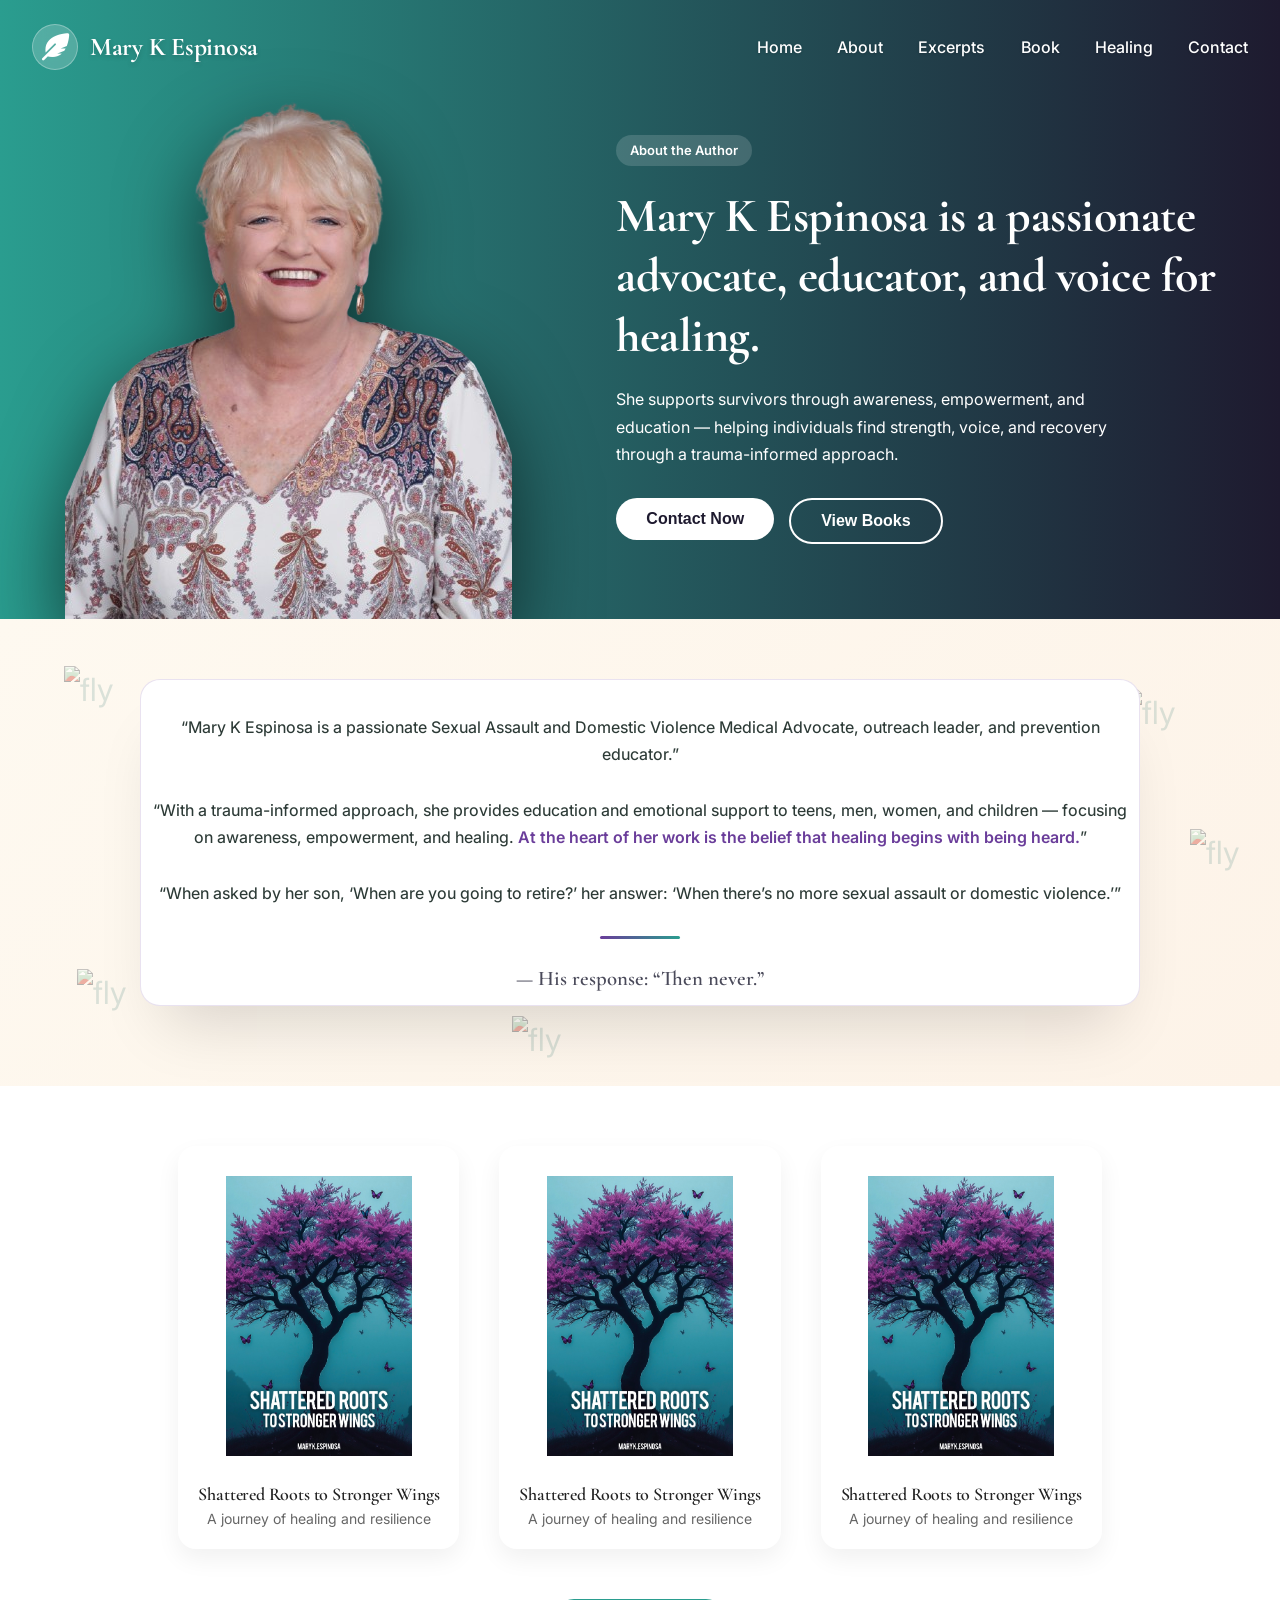
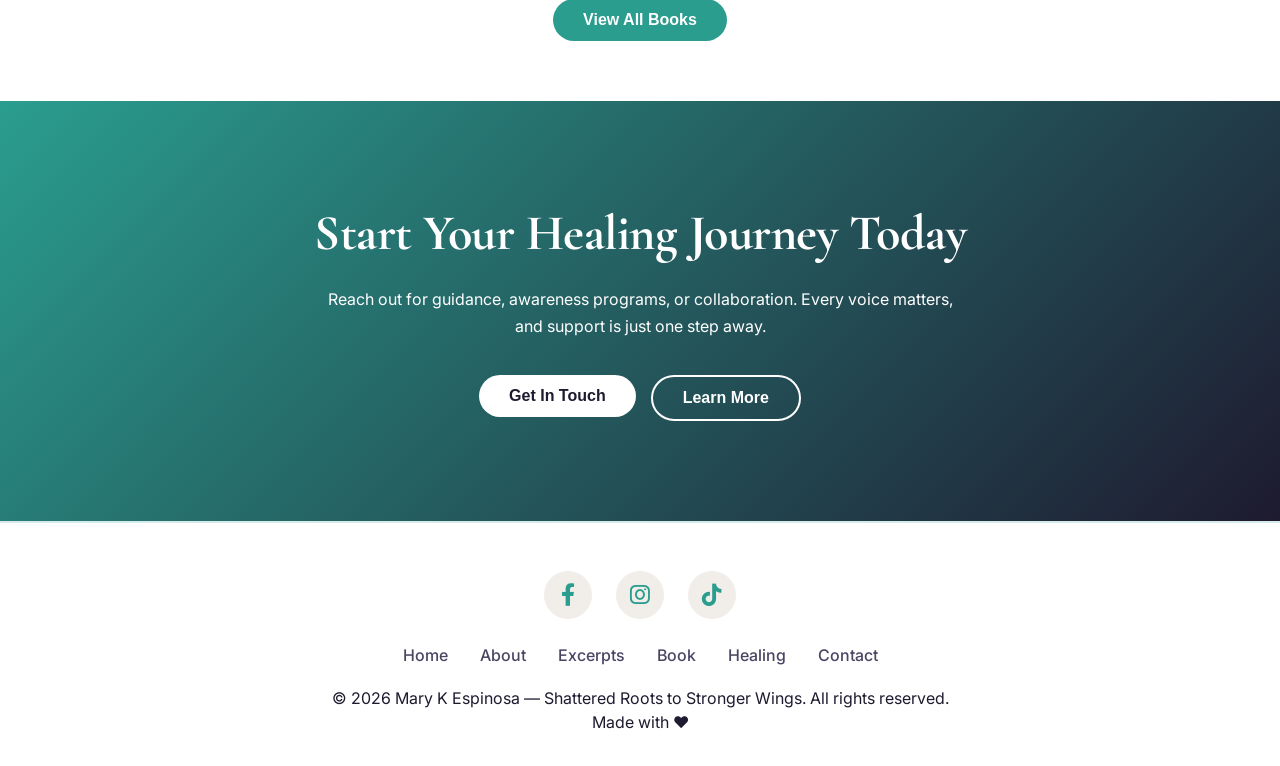
==== commit 11c68266: "Add files via upload" ====
--- a/about.html
+++ b/about.html
@@ -1,38 +1,103 @@
 <!DOCTYPE html>
 <html lang="en">
 <head>
-    <meta charset="UTF-8">
-    <meta name="viewport" content="width=device-width, initial-scale=1.0">
-    <title>About Us</title>
-     <!-- Font Awesome 6 (ensure it loads) -->
+  <meta charset="UTF-8">
+  <meta name="viewport" content="width=device-width, initial-scale=1.0">
+
+  <!-- 🔒 NO INDEXING / NO CRAWLING -->
+  <meta name="robots" content="noindex, nofollow, noarchive, nosnippet, noimageindex">
+  <meta name="googlebot" content="noindex, nofollow, noarchive, nosnippet, noimageindex">
+
+  <!-- SEO TITLE (Author Focused) -->
+  <title>About Mary K Espinosa | Author of Shattered Roots to Stronger Wings</title>
+
+  <!-- META DESCRIPTION (Author Story Focused) -->
+  <meta name="description" content="Discover the story of Mary K Espinosa, author of 'Shattered Roots to Stronger Wings' — a memoir of resilience, healing, and transformation shaped by real-life experiences.">
+
+  <meta name="keywords" content="Mary K Espinosa, author biography, memoir writer, Shattered Roots to Stronger Wings, author story, healing journey book, resilience memoir">
+  <meta name="publisher" content="Mary K Espinosa">
+  <meta name="author" content="Mary K Espinosa">
+
+  <!-- Canonical -->
+  <link rel="canonical" href="https://maryespinosa.com/about.html">
+  <link rel="shortcut icon" href="images/book.jpeg" type="image/x-icon">
+
+  <!-- Open Graph -->
+  <meta property="og:type" content="profile">
+  <meta property="og:title" content="Mary K Espinosa | Author Biography">
+  <meta property="og:description" content="Learn about Mary K Espinosa, the author behind Shattered Roots to Stronger Wings — a story of resilience and transformation.">
+  <meta property="og:url" content="https://maryespinosa.com/about.html">
+  <meta property="og:image" content="https://maryespinosa.com/images/book.jpeg">
+  <meta property="og:site_name" content="Mary K Espinosa Official Author Site">
+
+  <!-- Twitter Card -->
+  <meta name="twitter:card" content="summary_large_image">
+  <meta name="twitter:title" content="Mary K Espinosa | Author Biography">
+  <meta name="twitter:description" content="Author of Shattered Roots to Stronger Wings — a memoir of healing and resilience.">
+  <meta name="twitter:image" content="https://maryespinosa.com/book.jpeg">
+
+  <!-- Fonts -->
+  <link href="https://fonts.googleapis.com/css2?family=Inter:opsz,wght@14..32,300;400;500;600;700&family=Cormorant+Garamond:ital,wght@0,400;0,500;0,600;0,700;1,500;1,600&display=swap" rel="stylesheet">
+
+  <!-- Icons -->
   <link rel="stylesheet" href="https://cdnjs.cloudflare.com/ajax/libs/font-awesome/6.0.0-beta3/css/all.min.css">
-  <!-- Google Fonts -->
-  <link href="https://fonts.googleapis.com/css2?family=Inter:opsz,wght@14..32,300;400;500;600;700&family=Cormorant+Garamond:ital,wght@0,400;0,500;0,600;0,700;1,500;1,600&display=swap" rel="stylesheet">
-  
-    <link rel="stylesheet" href="style.css">
+
+  <!-- Styles -->
+  <link rel="stylesheet" href="style.css">
+
+  <!-- Schema: Author -->
+  <script type="application/ld+json">
+  {
+    "@context": "https://schema.org",
+    "@type": "Person",
+    "name": "Mary K Espinosa",
+    "jobTitle": "Author",
+    "description": "Author of the memoir Shattered Roots to Stronger Wings",
+    "knowsAbout": "Memoir Writing, Resilience, Healing, Personal Transformation"
+  }
+  </script>
+
+  <!-- Schema: About Page -->
+  <script type="application/ld+json">
+  {
+    "@context": "https://schema.org",
+    "@type": "AboutPage",
+    "name": "About Mary K Espinosa",
+    "description": "Author biography page of Mary K Espinosa",
+    "mainEntity": {
+      "@type": "Person",
+      "name": "Mary K Espinosa"
+    }
+  }
+  </script>
+
 </head>
 <body>
 
     <nav class="navbar">
   <div class="nav-container">
-    <div class="logo"><div class="logo-icon"><i class="fas fa-feather-alt"></i></div><span class="logo-text">Mary K Espinosa</span></div>
+    <a href="http://www.maryespinosa.com/" title="Home" style="text-decoration: none;"> <div class="logo"><div class="logo-icon"><i class="fas fa-feather-alt"></i></div><span class="logo-text">Mary K Espinosa</span></div></a>
     <div class="hamburger" id="hamburger"><i class="fas fa-bars"></i></div>
     <ul class="nav-menu">
-      <li><a href="index.html" class="nav-link">Home</a></li><li><a href="about.html" class="nav-link">About</a></li>
-      <li><a href="excerpts.html" class="nav-link">Excerpts</a></li><li><a href="books.html" class="nav-link">Book</a></li>
-      <li><a href="healing.html" class="nav-link">Healing</a></li>
-      <li><a href="contact-us.html" class="nav-link">Contact</a></li>
+      <li><a href="http://www.maryespinosa.com/" title="Home" class="nav-link">Home</a></li><li>
+        <a href="about.html" title="about" class="nav-link">About</a></li>
+      <li><a href="excerpts.html" title="Excerpts" class="nav-link">Excerpts</a></li><li>
+        <a href="books.html" title="books" class="nav-link">Book</a></li>
+      <li><a href="healing.html" title="Healing" class="nav-link">Healing</a></li>
+      <li><a href="contact-us.html" title="Contact" class="nav-link">Contact</a></li>
     </ul>
   </div>
 </nav>
-
 <div class="overlay-blur" id="overlayBlur"></div>
 <div class="side-menu" id="sideMenu">
   <div class="close-menu" id="closeMenu"><i class="fas fa-times"></i></div>
   <ul class="side-nav-links">
-    <li><a href="index.html">Home</a></li><li><a href="about.html">About</a></li>
-    <li><a href="excerpts.html">Excerpts</a></li><li><a href="about.html">Book</a></li>
-    <li><a href="healing.html">Healing</a></li><li><a href="contact-us.html">Contact</a></li>
+    <li><a href="http://www.maryespinosa.com/" title="Home">Home</a></li><li>
+      <a href="about.html" title="About">About</a></li>
+    <li><a href="excerpts.html" title="Excerpts">Excerpts</a>
+    </li><li><a href="books.html" title="about">Book</a></li>
+    <li><a href="healing.html" title="Healing">Healing</a></li>
+    <li><a href="contact-us.html" title="contact">Contact</a></li>
   </ul>
 </div>
 
@@ -42,7 +107,7 @@
 
     <!-- LEFT IMAGE -->
     <div class="about-page-hero-left">
-      <img src="images/author-no-bg.png" alt="Author">
+      <img src="images/author-no-bg.png" alt="Author" title="Author">
     </div>
 
     <!-- RIGHT CONTENT -->
@@ -60,8 +125,8 @@
       </p>
 
       <div class="about-page-hero-actions">
-        <a href="contact-us.html"> <button class="about-page-hero-btn">Contact Now</button></a>
-        <a href="books.html"> <button class="about-page-hero-btn-outline">View Books</button></a>
+        <a href="contact-us.html" title="contact-us"> <button class="about-page-hero-btn">Contact Now</button></a>
+        <a href="books.html" title="books"> <button class="about-page-hero-btn-outline">View Books</button></a>
       </div>
     </div>
 
@@ -71,13 +136,13 @@
 <section id="healing" class="butterfly-quote-premium" style="padding-top: 60px;">
 
   <div class="floating-butterflies">
-    <div class="fly"><img src="https://img.icons8.com/?size=100&id=awWpFSK2hRXy&format=png&color=000000" alt=""></div>
-    <div class="fly"><img src="https://img.icons8.com/?size=100&id=awWpFSK2hRXy&format=png&color=000000" alt=""></div>
-    <div class="fly"><img src="https://img.icons8.com/?size=100&id=awWpFSK2hRXy&format=png&color=000000" alt=""></div>
-    <div class="fly"><img src="https://img.icons8.com/?size=100&id=awWpFSK2hRXy&format=png&color=000000" alt=""></div>
-    <div class="fly"><img src="https://img.icons8.com/?size=100&id=awWpFSK2hRXy&format=png&color=000000" alt=""></div>
-    <div class="fly"><img src="https://img.icons8.com/?size=100&id=awWpFSK2hRXy&format=png&color=000000" alt=""></div>
-    <div class="fly"><img src="https://img.icons8.com/?size=100&id=awWpFSK2hRXy&format=png&color=000000" alt=""></div>
+    <div class="fly"><img src="https://img.icons8.com/?size=100&id=awWpFSK2hRXy&format=png&color=000000" loading="lazy" alt="fly" title="fly"></div>
+    <div class="fly"><img src="https://img.icons8.com/?size=100&id=awWpFSK2hRXy&format=png&color=000000" loading="lazy" alt="fly" title="fly"></div>
+    <div class="fly"><img src="https://img.icons8.com/?size=100&id=awWpFSK2hRXy&format=png&color=000000" loading="lazy" alt="fly" title="fly"></div>
+    <div class="fly"><img src="https://img.icons8.com/?size=100&id=awWpFSK2hRXy&format=png&color=000000" loading="lazy" alt="fly" title="fly"></div>
+    <div class="fly"><img src="https://img.icons8.com/?size=100&id=awWpFSK2hRXy&format=png&color=000000" loading="lazy" alt="fly" title="fly"></div>
+    <div class="fly"><img src="https://img.icons8.com/?size=100&id=awWpFSK2hRXy&format=png&color=000000" loading="lazy" alt="fly" title="fly"></div>
+    <div class="fly"><img src="https://img.icons8.com/?size=100&id=awWpFSK2hRXy&format=png&color=000000" loading="lazy" alt="fly" title="fly"></div>
   </div>
 
   <div class="container">
@@ -126,7 +191,7 @@
       <!-- BOOK 1 -->
       <div class="about-page-hero-book-card">
         <div class="about-page-hero-book-image">
-          <img src="images/book.jpeg" alt="Book Cover">
+          <img src="images/book.jpeg" alt="Book Cover" loading="lazy" title="Book Cover">  
         </div>
         <h3 class="about-page-hero-book-title">Shattered Roots to Stronger Wings</h3>
         <p class="about-page-hero-book-sub">A journey of healing and resilience</p>
@@ -135,7 +200,7 @@
       <!-- BOOK 2 -->
       <div class="about-page-hero-book-card">
         <div class="about-page-hero-book-image">
-          <img src="images/book.jpeg" alt="Book Cover">
+          <img src="images/book.jpeg" alt="Book Cover" title="Book Cover" loading="lazy">
         </div>
         <h3 class="about-page-hero-book-title">Shattered Roots to Stronger Wings</h3>
         <p class="about-page-hero-book-sub">A journey of healing and resilience</p>
@@ -144,7 +209,7 @@
       <!-- BOOK 3 -->
       <div class="about-page-hero-book-card">
         <div class="about-page-hero-book-image">
-          <img src="images/book.jpeg" alt="Book Cover">
+          <img src="images/book.jpeg" alt="Book Cover" title="Book Cover" loading="lazy">
         </div>
         <h3 class="about-page-hero-book-title">Shattered Roots to Stronger Wings</h3>
         <p class="about-page-hero-book-sub">A journey of healing and resilience</p>
@@ -154,7 +219,7 @@
 
     <!-- BUTTON -->
     <div class="about-page-hero-books-btn-wrap">
-     <a href="books.html"> <button class="about-page-hero-books-btn">View All Books</button></a>
+     <a href="books.html" title="books"> <button class="about-page-hero-books-btn">View All Books</button></a>
     </div>
 
   </div>
@@ -174,8 +239,8 @@
     </p>
 
     <div class="about-page-hero-cta-buttons">
-      <a href="contact-us.html" style="text-decoration: none;"> <button class="about-page-hero-cta-btn-primary">Get In Touch</button></a>
-    <a href="excerpts.html" style="text-decoration: none;">  <button class="about-page-hero-cta-btn-outline">Learn More</button></a>
+      <a href="contact-us.html" title="contact-us" style="text-decoration: none;"> <button class="about-page-hero-cta-btn-primary">Get In Touch</button></a>
+    <a href="excerpts.html" title="excerpts" style="text-decoration: none;">  <button class="about-page-hero-cta-btn-outline">Learn More</button></a>
     </div>
 
   </div>
@@ -184,13 +249,28 @@
 
 <footer>
   <div class="container">
-    <div class="social-links"><a href="#" class="social-icon"><i class="fab fa-facebook-f"></i></a><a href="#" class="social-icon"><i class="fab fa-instagram"></i></a><a href="#" class="social-icon"><i class="fab fa-twitter"></i></a><a href="#" class="social-icon"><i class="fab fa-goodreads-g"></i></a></div>
-    <div class="footer-links"><a href="index.html">Home</a><a href="about.html">About</a><a href="excerpts.html">Excerpts</a><a href="#book">Book</a><a href="#healing">Healing</a><a href="contact-us.html">Contact</a></div>
-    <p>&copy; 2026 Mary K Espinosa — Shattered Roots to Stronger Wings. All rights reserved.</p>
+    <div class="social-links">
+  <a href="mailto:maryespionsa560@hotmail.com" target="_blank" title="Facebook" class="social-icon">
+    <i class="fab fa-facebook-f"></i>
+  </a>
+  <a href="https://www.instagram.com/maryespinosa560/" target="_blank" title="Instagram" class="social-icon">
+    <i class="fab fa-instagram"></i>
+  </a>
+  <a href="https://www.tiktok.com/@maryk1960" target="_blank" title="TikTok" class="social-icon">
+    <i class="fab fa-tiktok"></i>
+  </a>
+</div>
+    <div class="footer-links">
+      <a href="http://www.maryespinosa.com/" title="Home">Home</a>
+      <a href="about.html" title="About">About</a>
+      <a href="excerpts.html" title="excerpts">Excerpts</a>
+      <a href="books.html" title="Book">Book</a>
+      <a href="healing.html" title="Healing">Healing</a>
+      <a href="contact-us.html" title="contact">Contact</a>
+    </div>
+    <p>&copy; 2026 Mary K Espinosa — Shattered Roots to Stronger Wings. All rights reserved. <br> Made with ❤️ </p>
   </div>
 </footer>
-
-
 
 
 
--- a/style.css
+++ b/style.css
@@ -1140,3 +1140,143 @@
 }
 
 
+
+
+.contact-section {
+      max-width: 1200px;
+      margin: 0 auto;
+      width: 95%;
+      background: white;
+      border-radius: 20px;
+      box-shadow: 0 20px 40px rgba(0, 0, 0, 0.1);
+      overflow: hidden;
+      padding:0;
+      margin: 60px auto;
+    }
+
+    .contact-container {
+      display: grid;
+      grid-template-columns: 1fr 1fr;
+      min-height: 600px;
+    }
+
+    /* Left Side - Contact Info */
+    .contact-info {
+      background: linear-gradient(135deg, #2A9D8F, #1E1A2F);
+      color: white;
+      padding: 60px 50px;
+      display: flex;
+      flex-direction: column;
+    }
+
+    .info-header h2 {
+      font-size: 2.3rem;
+      margin-bottom: 12px;
+    }
+
+    .info-header p {
+      opacity: 0.9;
+      font-size: 1.1rem;
+    }
+
+    .info-content {
+      margin-top: 50px;
+      flex-grow: 1;
+    }
+
+    .info-item {
+      display: flex;
+      align-items: flex-start;
+      gap: 18px;
+      margin-bottom: 40px;
+    }
+
+    .info-icon {
+      width: 52px;
+      height: 52px;
+      background: rgba(255, 255, 255, 0.15);
+      border-radius: 12px;
+      display: flex;
+      align-items: center;
+      justify-content: center;
+      font-size: 1.5rem;
+      flex-shrink: 0;
+    }
+
+    .info-text h4 {
+      font-size: 1.15rem;
+      margin-bottom: 5px;
+    }
+
+    .info-text p {
+      opacity: 0.9;
+      font-size: 1.05rem;
+    }
+
+    /* Right Side - Form */
+    .contact-form {
+      padding: 60px 50px;
+      display: flex;
+      flex-direction: column;
+    }
+
+    .form-header h2 {
+      font-size: 2rem;
+      color: #1f2937;
+      margin-bottom: 40px;
+    }
+
+    .form-group {
+      margin-bottom: 24px;
+    }
+
+    .form-group label {
+      display: block;
+      margin-bottom: 8px;
+      font-weight: 500;
+      color: #374151;
+    }
+
+    .form-input {
+      width: 100%;
+      padding: 14px 18px;
+      border: 2px solid #e5e7eb;
+      border-radius: 12px;
+      font-size: 1rem;
+      transition: all 0.3s ease;
+    }
+
+    .form-input:focus {
+      outline: none;
+      border-color: #2A9D8F;
+      box-shadow: 0 0 0 4px rgba(42, 157, 143, 0.15);
+    }
+
+    textarea.form-input {
+      min-height: 150px;
+      resize: vertical;
+    }
+
+    .submit-btn {
+      margin-top: 15px;
+      padding: 16px 32px;
+      background: #2A9D8F;
+      color: white;
+      border: none;
+      border-radius: 12px;
+      font-size: 1.1rem;
+      font-weight: 600;
+      cursor: pointer;
+    }
+    /* Responsive */
+    @media (max-width: 992px) {
+      .contact-container {
+        grid-template-columns: 1fr;
+      }
+    }
+
+    @media (max-width: 576px) {
+      .contact-info, .contact-form {
+        padding: 40px 25px;
+      }
+    }
